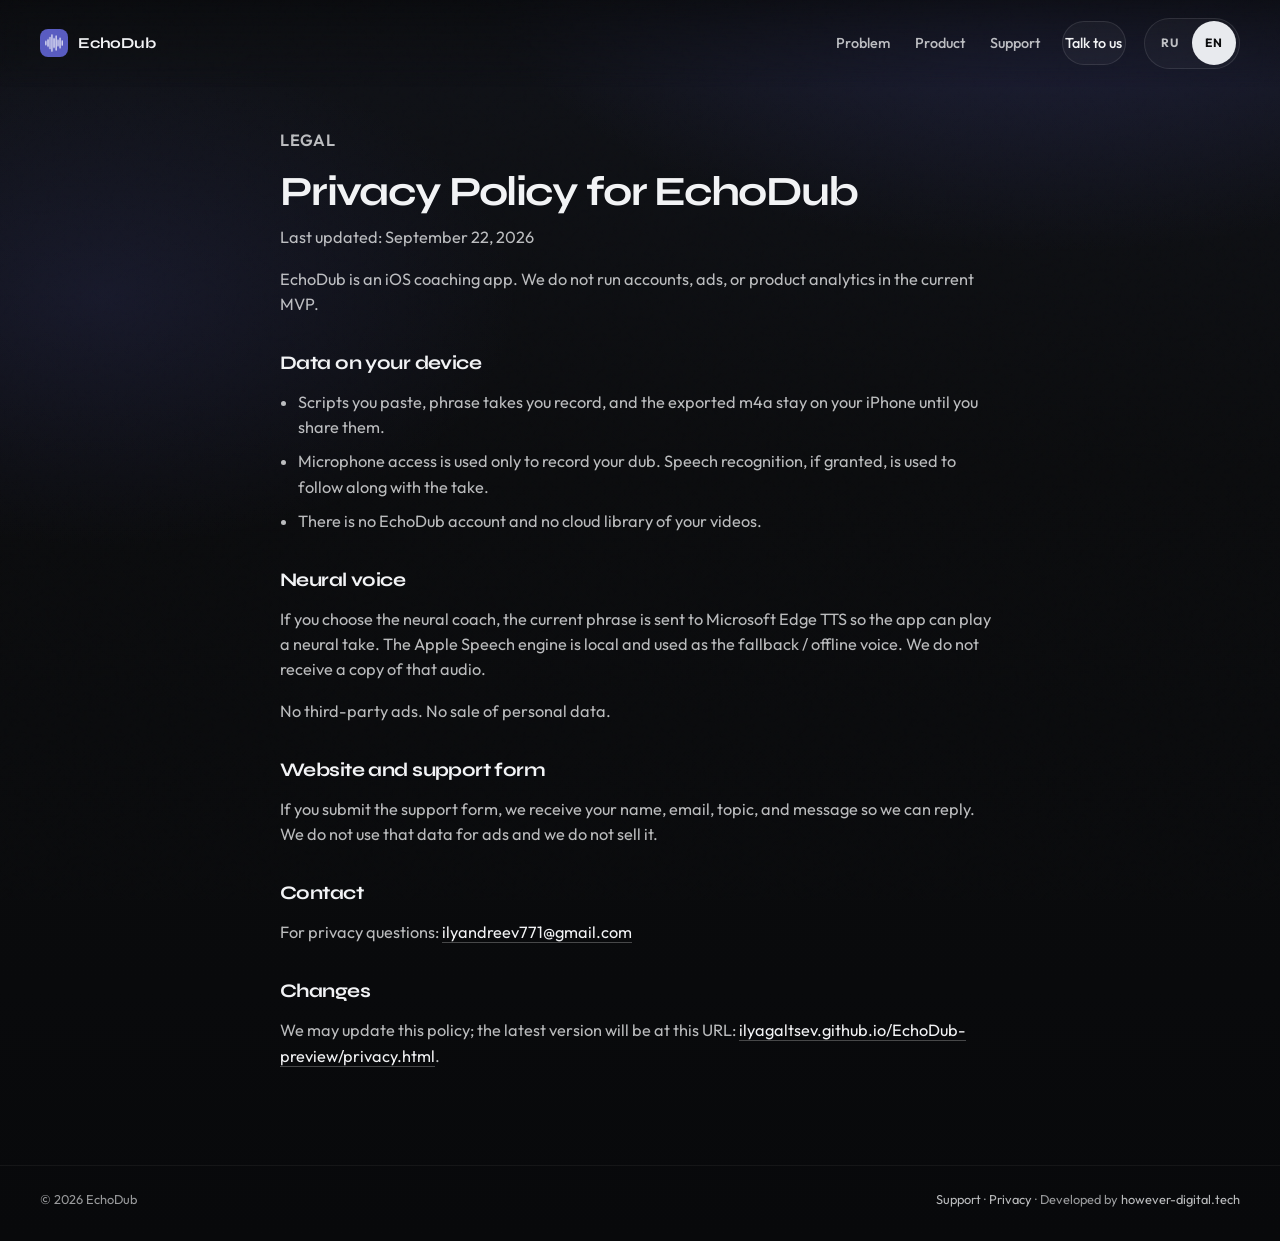
==== privacy.html @ b2bd5e0a "initial commit" ====
<!DOCTYPE html>
<html lang="ru">
  <head>
    <meta charset="utf-8" />
    <meta name="viewport" content="width=device-width, initial-scale=1" />
    <title>Конфиденциальность — EchoDub</title>
    <meta
      name="description"
      content="Политика конфиденциальности EchoDub. Записи остаются на iPhone, пока вы сами ими не поделитесь."
    />
    <link rel="icon" type="image/png" sizes="32x32" href="assets/favicon-32.png" />
    <link rel="icon" type="image/png" sizes="128x128" href="assets/favicon-128.png" />
    <link rel="apple-touch-icon" href="assets/apple-touch-icon.png" />
    <link rel="preconnect" href="https://fonts.googleapis.com" />
    <link rel="preconnect" href="https://fonts.gstatic.com" crossorigin />
    <link
      href="https://fonts.googleapis.com/css2?family=Outfit:wght@400;500;600&family=Syne:wght@600;700;800&display=swap"
      rel="stylesheet"
    />
    <link rel="stylesheet" href="styles.css?v=5" />
    <script>
      (function () {
        var saved = localStorage.getItem("echodub-lang");
        var lang =
          saved === "en" || saved === "ru"
            ? saved
            : (navigator.language || "").toLowerCase().indexOf("en") === 0
              ? "en"
              : "ru";
        document.documentElement.lang = lang;
        document.documentElement.dataset.lang = lang;
      })();
    </script>
  </head>
  <body class="page-legal">
    <a class="skip-link" href="#content" data-i18n="nav.skip">К содержанию</a>
    <div class="noise" aria-hidden="true"></div>

    <header class="site-header">
      <a class="brand-mark" href="index.html" aria-label="EchoDub" data-i18n-aria="nav.home">
        <img src="assets/favicon-128.png" alt="" width="28" height="28" />
        <span>EchoDub</span>
      </a>
      <div class="header-right">
        <nav class="nav">
          <a href="index.html#problem" data-i18n="nav.problem">Проблема</a>
          <a href="index.html#product" data-i18n="nav.product">Продукт</a>
          <a href="support.html" data-i18n="support.nav">Поддержка</a>
          <a class="nav-cta" href="index.html#invest" data-i18n="nav.cta">Написать</a>
        </nav>
        <div class="lang-switch" role="group" aria-label="Язык" data-i18n-aria="nav.lang">
          <button type="button" data-set-lang="ru">RU</button>
          <button type="button" data-set-lang="en">EN</button>
        </div>
      </div>
    </header>

    <main id="content" class="legal-main">
      <article class="legal-article">
        <p class="legal-eyebrow" data-i18n="privacy.eyebrow">Документы</p>
        <h1 data-i18n="privacy.h1">Политика конфиденциальности EchoDub</h1>
        <p class="legal-updated" data-i18n="privacy.updated">Обновлено: 22 сентября 2026</p>

        <p data-i18n="privacy.intro">
          EchoDub — iOS-приложение для дубля. В текущем MVP нет аккаунтов, рекламы и продуктовой аналитики.
        </p>

        <h2 data-i18n="privacy.h2.device">Данные на устройстве</h2>
        <ul>
          <li data-i18n="privacy.li1">
            Сценарии, которые вы вставляете, дубли, которые записываете, и экспортированный m4a остаются на iPhone, пока вы сами ими не поделитесь.
          </li>
          <li data-i18n="privacy.li2">
            Микрофон нужен только чтобы записать дубль. Распознавание речи, если вы его разрешите, помогает следить за фразой.
          </li>
          <li data-i18n="privacy.li3">Нет аккаунта EchoDub и нет облачной библиотеки ваших роликов.</li>
        </ul>

        <h2 data-i18n="privacy.h2.neural">Нейроголос</h2>
        <p data-i18n="privacy.neural">
          Если выбран нейродиктор, текущая фраза уходит в Microsoft Edge TTS, чтобы проиграть нейродубль. Apple Speech работает локально и включается как запасной / офлайн-голос. Копию этого аудио мы не получаем.
        </p>

        <p data-i18n="privacy.ads">Нет сторонней рекламы. Персональные данные не продаём.</p>

        <h2 data-i18n="privacy.h2.site">Сайт и форма поддержки</h2>
        <p data-i18n="privacy.site">
          Если вы отправляете заявку со страницы поддержки, мы получаем имя, почту, тему и текст
          сообщения, чтобы ответить. Эти данные не используем для рекламы и не продаём.
        </p>

        <h2 data-i18n="privacy.h2.contact">Контакты</h2>
        <p>
          <span data-i18n="privacy.contact">По вопросам конфиденциальности:</span>
          <a href="mailto:ilyandreev771@gmail.com">ilyandreev771@gmail.com</a>
        </p>

        <h2 data-i18n="privacy.h2.changes">Изменения</h2>
        <p>
          <span data-i18n="privacy.changes">Политику можем обновить; актуальная версия будет по этому адресу:</span>
          <a href="https://ilyagaltsev.github.io/EchoDub-preview/privacy.html"
            >ilyagaltsev.github.io/EchoDub-preview/privacy.html</a
          >.
        </p>
      </article>
    </main>

    <footer class="site-footer">
      <span>© 2026 EchoDub</span>
      <span
        ><a href="support.html" data-i18n="footer.support">Поддержка</a>
        ·
        <a href="privacy.html" data-i18n="footer.privacy">Конфиденциальность</a>
        ·
        <span data-i18n="footer.made">Сделано в</span>
        <a
          href="https://however-digital.tech"
          target="_blank"
          rel="noopener noreferrer"
          >however-digital.tech</a
        ></span
      >
    </footer>
    <script src="script.js?v=6"></script>
  </body>
</html>
---- styles.css ----
:root {
  --bg: #0b0c0e;
  --bg-elevated: #12141a;
  --ink: #f2f3f5;
  --muted: rgba(242, 243, 245, 0.76);
  --faint: rgba(242, 243, 245, 0.62);
  --line: rgba(255, 255, 255, 0.1);
  --accent: #e8eaee;
  --accent-ink: #0b0c0e;
  --indigo: #585bc1;
  --indigo-soft: #9ea3fa;
  --record: #e11d2e;
  --ios-bg: #f2f2f7;
  --ios-card: #ffffff;
  --ios-ink: #1c1c1e;
  --ios-muted: #6c6c70;
  --ios-blue: #585bc1;
  --ios-separator: rgba(60, 60, 67, 0.29);
  --font-display: "Syne", sans-serif;
  --font-body: "Outfit", sans-serif;
  --ease: cubic-bezier(0.22, 1, 0.36, 1);
  --focus: #9ea3fa;
}

*,
*::before,
*::after {
  box-sizing: border-box;
}

html {
  overflow-x: hidden;
}

@media (prefers-reduced-motion: no-preference) {
  html {
    scroll-behavior: smooth;
  }
}

body {
  margin: 0;
  min-height: 100vh;
  max-width: 100%;
  color: var(--ink);
  font-family: var(--font-body);
  font-weight: 400;
  line-height: 1.5;
  background:
    radial-gradient(1100px 640px at 82% -8%, rgba(88, 91, 193, 0.28), transparent 55%),
    radial-gradient(800px 480px at 8% 24%, rgba(88, 91, 193, 0.14), transparent 52%),
    linear-gradient(180deg, #101218 0%, var(--bg) 38%, #08090b 100%);
  overflow-x: hidden;
}

img {
  display: block;
  max-width: 100%;
}

a {
  color: inherit;
  text-decoration: none;
}

.skip-link {
  position: absolute;
  left: 1rem;
  top: 0;
  z-index: 80;
  transform: translateY(-120%);
  padding: 0.7rem 1rem;
  border-radius: 999px;
  background: var(--accent);
  color: var(--accent-ink);
  font-weight: 600;
}

.skip-link:focus {
  transform: translateY(0.85rem);
}

.visually-hidden {
  position: absolute;
  width: 1px;
  height: 1px;
  padding: 0;
  margin: -1px;
  overflow: hidden;
  clip: rect(0, 0, 0, 0);
  white-space: nowrap;
  border: 0;
}

:focus-visible {
  outline: 2px solid var(--focus);
  outline-offset: 3px;
}

.noise {
  pointer-events: none;
  position: fixed;
  inset: 0;
  z-index: 50;
  opacity: 0.035;
  background-image: url("data:image/svg+xml,%3Csvg viewBox='0 0 200 200' xmlns='http://www.w3.org/2000/svg'%3E%3Cfilter id='n'%3E%3CfeTurbulence type='fractalNoise' baseFrequency='0.85' numOctaves='4' stitchTiles='stitch'/%3E%3C/filter%3E%3Crect width='100%25' height='100%25' filter='url(%23n)'/%3E%3C/svg%3E");
  mix-blend-mode: overlay;
}

.site-header {
  position: fixed;
  top: 0;
  left: 0;
  right: 0;
  z-index: 40;
  display: flex;
  align-items: center;
  justify-content: space-between;
  padding: 1.1rem clamp(1.25rem, 4vw, 2.5rem);
  background: linear-gradient(180deg, rgba(8, 9, 11, 0.72), transparent);
  backdrop-filter: blur(10px);
}

.brand-mark {
  display: inline-flex;
  align-items: center;
  min-height: 44px;
  gap: 0.65rem;
  font-family: var(--font-display);
  font-weight: 700;
  font-size: 0.95rem;
  letter-spacing: -0.02em;
}

.brand-mark img {
  border-radius: 8px;
}

.header-right {
  display: flex;
  align-items: center;
  flex-wrap: nowrap;
  gap: 1.15rem;
}

.nav {
  display: flex;
  align-items: center;
  gap: 1.25rem;
}

.nav a {
  display: inline-flex;
  align-items: center;
  min-height: 44px;
  padding: 0 0.15rem;
  font-size: 0.9rem;
  font-weight: 500;
  color: var(--muted);
  transition: color 0.25s var(--ease);
}

.nav a:hover,
.nav a[aria-current="page"] {
  color: var(--ink);
}

.nav-cta {
  padding: 0 0.95rem;
  border: 1px solid var(--line);
  border-radius: 999px;
  color: var(--ink) !important;
  background: rgba(255, 255, 255, 0.04);
}

.lang-switch {
  display: inline-flex;
  padding: 0.18rem;
  border: 1px solid var(--line);
  border-radius: 999px;
  background: rgba(255, 255, 255, 0.03);
}

.lang-switch button {
  min-width: 44px;
  min-height: 44px;
  padding: 0 0.55rem;
  border: 0;
  border-radius: 999px;
  background: transparent;
  color: var(--muted);
  font: inherit;
  font-size: 0.75rem;
  font-weight: 700;
  letter-spacing: 0.06em;
  cursor: pointer;
}

.lang-switch button[aria-pressed="true"] {
  background: var(--accent);
  color: var(--accent-ink);
}

.lang-switch button:active,
.btn:active,
.ios-cta:active,
.mic:active {
  opacity: 0.82;
}

.hero {
  position: relative;
  width: min(1400px, 100%);
  min-width: 0;
  min-height: 100svh;
  display: grid;
  grid-template-columns: minmax(0, 1fr) auto;
  align-items: center;
  gap: clamp(2.5rem, 6vw, 5.5rem);
  margin-inline: auto;
  padding: clamp(6.5rem, 12vh, 8rem) clamp(1.5rem, 5vw, 4rem) clamp(3rem, 8vh, 5rem);
}

.hero-copy {
  width: auto;
  max-width: 46rem;
  min-width: 0;
  animation: rise 0.9s var(--ease) both;
}

.eyebrow {
  margin: 0 0 0.85rem;
  font-size: 0.78rem;
  font-weight: 600;
  letter-spacing: 0.12em;
  text-transform: uppercase;
  color: var(--indigo-soft);
}

.brand-hero {
  margin: 0 0 0.85rem;
  font-family: var(--font-display);
  font-weight: 800;
  font-size: clamp(2.6rem, 6vw, 4.1rem);
  letter-spacing: -0.05em;
  line-height: 0.95;
}

.hero h1 {
  margin: 0 0 1rem;
  max-width: 18ch;
  font-family: var(--font-display);
  font-weight: 700;
  font-size: clamp(1.7rem, 3.6vw, 2.85rem);
  letter-spacing: -0.04em;
  line-height: 1.12;
}

.lede {
  margin: 0 0 1.75rem;
  max-width: 38rem;
  color: var(--muted);
  font-size: clamp(1.08rem, 1.8vw, 1.28rem);
}

.cta-row {
  display: flex;
  flex-wrap: wrap;
  gap: 0.75rem;
  margin-bottom: 1rem;
}

.btn {
  display: inline-flex;
  align-items: center;
  justify-content: center;
  min-height: 44px;
  padding: 0.7rem 1.25rem;
  border-radius: 999px;
  font-weight: 600;
  font-size: 0.95rem;
  letter-spacing: -0.01em;
  transition:
    transform 0.3s var(--ease),
    background 0.3s var(--ease),
    border-color 0.3s var(--ease),
    box-shadow 0.3s var(--ease),
    opacity 0.15s var(--ease);
}

.btn-primary {
  background: var(--accent);
  color: var(--accent-ink);
  box-shadow: 0 10px 40px rgba(0, 0, 0, 0.35);
}

.btn-primary:hover {
  transform: translateY(-2px);
  box-shadow: 0 16px 48px rgba(0, 0, 0, 0.45);
}

.btn-ghost {
  border: 1px solid var(--line);
  background: rgba(255, 255, 255, 0.03);
  color: var(--ink);
}

.btn-ghost:hover {
  border-color: rgba(255, 255, 255, 0.28);
  background: rgba(255, 255, 255, 0.06);
}

.btn-lg {
  min-height: 3.2rem;
  padding-inline: 1.5rem;
  font-size: 1.02rem;
}

.meta {
  margin: 0;
  color: var(--faint);
  font-size: 0.82rem;
  font-weight: 500;
}

.hero-stage {
  display: flex;
  justify-content: center;
  min-width: 0;
  animation: rise 1s var(--ease) 0.12s both;
}

.phone {
  width: 280px;
  margin: 0;
  scroll-margin-top: 5.5rem;
}

.phone-screen {
  position: relative;
  aspect-ratio: 540 / 1174;
  border-radius: 28px;
  overflow: hidden;
  background: #000;
  box-shadow: 0 28px 70px rgba(0, 0, 0, 0.42);
}

.demo-video {
  position: absolute;
  inset: 0;
  display: block;
  width: 100%;
  height: 100%;
  object-fit: cover;
}

.video-bar {
  position: absolute;
  left: 0;
  right: 0;
  bottom: 0;
  z-index: 2;
  display: flex;
  gap: 0.5rem;
  padding: 0.75rem 0.75rem 1.1rem;
  background: linear-gradient(180deg, transparent, rgba(8, 9, 11, 0.72));
}

.video-btn {
  min-height: 44px;
  padding: 0 0.95rem;
  border: 0;
  border-radius: 999px;
  background: rgba(255, 255, 255, 0.92);
  color: var(--accent-ink);
  font: inherit;
  font-size: 0.82rem;
  font-weight: 650;
  cursor: pointer;
}

.video-btn:active {
  opacity: 0.82;
}

.video-btn[aria-pressed="true"] {
  background: var(--accent);
}

.status-bar {
  position: absolute;
  top: 0;
  left: 0;
  right: 0;
  z-index: 3;
  display: flex;
  justify-content: space-between;
  align-items: flex-end;
  height: 36px;
  margin: 0;
  padding: 0 22px 7px;
  color: var(--ios-ink);
  font-size: 12px;
  font-weight: 600;
  letter-spacing: -0.02em;
}

.status-icons {
  display: flex;
  gap: 5px;
  align-items: center;
  color: inherit;
}

.status-icons svg {
  display: block;
}

.ios-screen {
  position: absolute;
  inset: 0;
  display: flex;
  flex-direction: column;
  opacity: 0;
  pointer-events: none;
  transform: translateX(12px);
  transition:
    opacity 0.35s var(--ease),
    transform 0.35s var(--ease);
}

.ios-screen.is-active {
  opacity: 1;
  pointer-events: auto;
  transform: none;
}

.ios-nav {
  padding: 40px 16px 6px 20px;
}

.ios-nav h2 {
  margin: 0;
  font-size: 28px;
  font-weight: 700;
  letter-spacing: -0.03em;
  line-height: 1.15;
}

.ios-nav-inline {
  display: grid;
  grid-template-columns: 1fr auto 1fr;
  align-items: center;
  padding: 40px 8px 10px;
}

.ios-nav-inline h2 {
  font-size: 16px;
  font-weight: 600;
  text-align: center;
  letter-spacing: -0.02em;
}

.ios-back {
  display: inline-flex;
  align-items: center;
  min-height: 28px;
  color: var(--ios-blue);
  font-size: 15px;
  font-weight: 400;
}

.ios-chevron {
  display: inline-block;
  width: 9px;
  height: 9px;
  margin-right: 4px;
  border-left: 2.2px solid currentColor;
  border-bottom: 2.2px solid currentColor;
  transform: rotate(45deg) translateY(-1px);
}

.ios-scroll {
  flex: 1;
  overflow: hidden;
  padding-bottom: 8px;
}

.ios-section {
  margin: 16px 20px 6px;
  font-size: 13px;
  font-weight: 400;
  letter-spacing: -0.01em;
  color: var(--ios-muted);
}

.ios-card {
  margin: 0 16px;
  padding: 12px 16px;
  background: var(--ios-card);
  border-radius: 10px;
  box-shadow: 0 0 0 0.5px rgba(0, 0, 0, 0.04);
}

.ios-script {
  min-height: 132px;
  font-size: 15px;
  line-height: 1.4;
  color: var(--ios-ink);
}

.ios-foot {
  margin: 8px 20px 4px;
  font-size: 13px;
  line-height: 1.35;
  color: var(--ios-muted);
}

.ios-rows {
  padding: 4px 0;
}

.ios-row {
  display: flex;
  align-items: center;
  justify-content: space-between;
  gap: 8px;
  min-height: 44px;
  padding: 10px 16px;
  font-size: 15px;
  border-top: 0.5px solid var(--ios-separator);
}

.ios-row:first-child {
  border-top: 0;
}

.ios-row-cta {
  justify-content: center;
  color: var(--ios-blue);
  font-weight: 600;
}

.ios-row-chevron {
  flex: none;
  margin: 0 0 0 2px;
  color: #c7c7cc;
  transform: rotate(-135deg) translateY(-1px);
}

.ios-muted {
  color: var(--ios-muted);
  margin-left: auto;
}

.ios-seg {
  display: grid;
  grid-template-columns: 1fr 1fr;
  gap: 0;
  margin: 8px 12px;
  padding: 2px;
  background: rgba(118, 118, 128, 0.12);
  border-radius: 9px;
}

.ios-seg span {
  min-height: 28px;
  display: flex;
  align-items: center;
  justify-content: center;
  padding: 4px 6px;
  text-align: center;
  font-size: 13px;
  font-weight: 500;
  color: var(--ios-ink);
  border-radius: 7px;
}

.ios-seg .is-on {
  background: #fff;
  color: var(--ios-ink);
  box-shadow: 0 1px 4px rgba(0, 0, 0, 0.12);
}

.ios-dock {
  padding: 10px 20px 24px;
  background: rgba(242, 242, 247, 0.92);
  border-top: 0.5px solid var(--ios-separator);
}

.ios-cta {
  width: 100%;
  min-height: 44px;
  border: 0;
  border-radius: 12px;
  background: var(--ios-blue);
  color: #fff;
  font: inherit;
  font-size: 15px;
  font-weight: 600;
}

.coach-body {
  flex: 1;
  display: flex;
  flex-direction: column;
  align-items: center;
  padding: 4px 18px 0;
}

.coach-progress {
  width: 100%;
}

.coach-progress-row {
  display: flex;
  justify-content: space-between;
  margin-bottom: 6px;
  font-size: 13px;
  font-weight: 650;
}

.bar {
  height: 4px;
  overflow: hidden;
  background: rgba(88, 91, 193, 0.18);
  border-radius: 99px;
}

.bar i {
  display: block;
  height: 100%;
  width: 40%;
  background: var(--ios-blue);
  border-radius: inherit;
  transition: width 0.45s var(--ease);
}

.phrase {
  margin: auto 0 0;
  max-width: 22ch;
  text-align: center;
  font-family: "Iowan Old Style", "Palatino Linotype", Palatino, Georgia, serif;
  font-size: 18px;
  font-weight: 650;
  line-height: 1.35;
  letter-spacing: -0.02em;
}

.phrase span {
  color: rgba(60, 60, 67, 0.38);
  font-weight: 400;
  transition: color 0.12s linear, background-color 0.12s linear;
}

.phrase span.is-spoken,
.phrase span.is-current {
  color: var(--ios-blue);
  font-weight: 700;
}

.phrase span.is-current {
  background: rgba(88, 91, 193, 0.16);
  border-radius: 4px;
}

.phrase.is-plain span {
  color: var(--ios-ink);
  background: none;
}

.phase {
  display: inline-flex;
  align-items: center;
  gap: 6px;
  margin: 18px 0 0;
  font-size: 14px;
  font-weight: 650;
  color: var(--ios-muted);
}

.phase.is-record {
  color: var(--record);
}

.phase-dot {
  width: 8px;
  height: 8px;
  border-radius: 50%;
  background: currentColor;
}

.phase.is-listen .phase-dot,
.phase.is-record .phase-dot {
  animation: pulse 1s ease-in-out infinite;
}

.coach-note {
  margin: 8px 0 0;
  min-height: 16px;
  font-size: 13px;
  color: var(--ios-muted);
}

.coach-dock {
  min-height: 148px;
  display: flex;
  flex-direction: column;
  align-items: center;
  justify-content: center;
  gap: 8px;
}

.mic {
  width: 64px;
  height: 64px;
  border: 0;
  border-radius: 50%;
  background: var(--ios-blue);
  box-shadow: 0 8px 20px rgba(88, 91, 193, 0.35);
}

.mic.is-record {
  background: var(--record);
  box-shadow: 0 8px 20px rgba(225, 29, 46, 0.35);
}

.mic-label {
  margin: 0;
  font-size: 13px;
  font-weight: 650;
}

.ghost-link {
  margin: 0;
  min-height: 28px;
  display: inline-flex;
  align-items: center;
  font-size: 15px;
  color: var(--ios-blue);
}

.review-actions {
  display: grid;
  grid-template-columns: 1fr 1fr 1fr;
  gap: 8px;
  width: 100%;
}

.review-actions span {
  display: flex;
  flex-direction: column;
  align-items: center;
  justify-content: center;
  gap: 4px;
  min-height: 44px;
  padding: 8px 4px;
  border: 0.5px solid var(--ios-separator);
  border-radius: 10px;
  font-size: 11px;
  font-weight: 500;
  color: var(--ios-blue);
}

.ios-done .done-count {
  margin: 4px 0 0;
  font-size: 32px;
  font-weight: 750;
  letter-spacing: -0.04em;
}

.ios-done .done-sub {
  margin: 0 0 12px;
  color: var(--ios-muted);
  font-size: 15px;
}

.demo-hint {
  margin: 0.9rem 0 0;
  text-align: center;
  color: var(--faint);
  font-size: 0.82rem;
}

.ios-done .ios-foot {
  margin: 10px 0 0;
}

.section-intro {
  width: min(860px, 100%);
  margin: 0 auto 2.75rem;
  text-align: center;
  padding-inline: 1.25rem;
}

.section-intro h2,
.invest h2,
.status h2 {
  margin: 0 0 0.75rem;
  font-family: var(--font-display);
  font-weight: 700;
  font-size: clamp(1.8rem, 4vw, 2.75rem);
  letter-spacing: -0.04em;
  line-height: 1.1;
}

.section-intro p,
.invest p,
.status p {
  margin: 0 auto;
  max-width: 46rem;
  color: var(--muted);
  font-size: 1.08rem;
}

.how,
.problem,
.product,
.compare,
.status,
.invest {
  padding: clamp(4.5rem, 12vh, 7.5rem) 0;
  scroll-margin-top: 4.5rem;
}

.steps {
  display: grid;
  grid-template-columns: repeat(4, minmax(0, 1fr));
  gap: 1.25rem;
  width: min(1240px, calc(100% - 2.5rem));
  margin: 0 auto;
  padding: 0;
  list-style: none;
}

.steps li,
.split-list li,
.feature-list li {
  padding: 1.4rem 1.35rem 1.5rem;
  border: 1px solid var(--line);
  border-radius: 22px;
  background: rgba(255, 255, 255, 0.03);
}

.steps span {
  display: block;
  margin-bottom: 1.1rem;
  color: var(--indigo-soft);
  font-family: var(--font-display);
  font-size: 0.85rem;
  font-weight: 700;
  letter-spacing: 0.08em;
}

.steps h3,
.split-list h3,
.feature-list h3 {
  margin: 0 0 0.55rem;
  font-family: var(--font-display);
  font-weight: 700;
  font-size: 1.2rem;
  letter-spacing: -0.03em;
}

.steps p,
.split-list p,
.feature-list p {
  margin: 0;
  color: var(--muted);
  font-size: 0.95rem;
}

.split-list {
  display: grid;
  grid-template-columns: repeat(2, minmax(0, 1fr));
  gap: 1rem;
  width: min(1240px, calc(100% - 2.5rem));
  margin: 0 auto;
  padding: 0;
  list-style: none;
}

.feature-list {
  display: grid;
  grid-template-columns: repeat(3, minmax(0, 1fr));
  gap: 1rem;
  width: min(1240px, calc(100% - 2.5rem));
  margin: 0 auto;
  padding: 0;
  list-style: none;
}

.table-wrap {
  width: min(1240px, calc(100% - 2.5rem));
  margin: 0 auto;
  overflow-x: auto;
  border: 1px solid var(--line);
  border-radius: 22px;
  background: rgba(255, 255, 255, 0.03);
}

table {
  width: 100%;
  border-collapse: collapse;
  font-size: 0.92rem;
}

th,
td {
  padding: 0.95rem 1.1rem;
  text-align: left;
  border-bottom: 1px solid var(--line);
  white-space: nowrap;
}

thead th {
  color: var(--faint);
  font-weight: 600;
}

tbody th {
  color: var(--muted);
  font-weight: 500;
}

td:nth-child(2) {
  color: var(--indigo-soft);
  font-weight: 600;
}

tr:last-child th,
tr:last-child td {
  border-bottom: 0;
}

.status-grid {
  display: grid;
  grid-template-columns: 1.1fr 0.9fr;
  gap: 2.5rem;
  align-items: start;
  width: min(1240px, calc(100% - 2.5rem));
  margin: 0 auto;
}

.status .eyebrow {
  margin-bottom: 0.7rem;
}

.status h2,
.status p {
  text-align: left;
  margin-left: 0;
}

.built {
  margin: 0.4rem 0 0;
  padding: 0;
  list-style: none;
}

.built li {
  position: relative;
  padding: 0.7rem 0 0.7rem 1.4rem;
  border-bottom: 1px solid var(--line);
  color: var(--muted);
}

.built li::before {
  content: "";
  position: absolute;
  left: 0;
  top: 1.05rem;
  width: 7px;
  height: 7px;
  border-radius: 50%;
  background: var(--indigo-soft);
}

.invest-inner {
  width: min(760px, calc(100% - 2.5rem));
  margin: 0 auto;
  text-align: center;
}

.download-icon {
  width: 88px;
  height: 88px;
  margin: 0 auto 1.25rem;
  border-radius: 22px;
}

.invest p {
  margin-bottom: 1.5rem;
}

.page-legal .legal-main,
.page-support .support-main {
  width: min(720px, calc(100% - 2.5rem));
  margin: 0 auto;
  padding: 8rem 0 5rem;
}

.support-toast {
  margin: 0 0 1.5rem;
  padding: 0.9rem 1.1rem;
  border-radius: 14px;
  background: rgba(120, 190, 140, 0.12);
  border: 1px solid rgba(160, 220, 180, 0.25);
  color: #d8f0e0;
  font-size: 0.95rem;
}

.support-form {
  position: relative;
  display: flex;
  flex-direction: column;
  gap: 1rem;
  margin-top: 2rem;
  padding: 1.35rem;
  border-radius: 22px;
  background: rgba(255, 255, 255, 0.03);
  border: 1px solid var(--line);
}

.support-honey {
  position: absolute;
  left: -9999px;
  opacity: 0;
  height: 0;
  width: 0;
}

.support-form label {
  display: flex;
  flex-direction: column;
  gap: 0.4rem;
  font-size: 0.86rem;
  font-weight: 500;
  color: var(--muted);
}

.support-form input,
.support-form select,
.support-form textarea {
  width: 100%;
  min-height: 44px;
  border: 1px solid var(--line);
  border-radius: 12px;
  background: rgba(0, 0, 0, 0.35);
  color: var(--ink);
  font: inherit;
  font-size: 0.98rem;
  padding: 0.75rem 0.9rem;
}

.support-form textarea {
  resize: vertical;
  min-height: 8rem;
}

.support-form select {
  appearance: none;
  background-image: linear-gradient(45deg, transparent 50%, rgba(255, 255, 255, 0.45) 50%),
    linear-gradient(135deg, rgba(255, 255, 255, 0.45) 50%, transparent 50%);
  background-position: calc(100% - 18px) calc(50% - 2px), calc(100% - 12px) calc(50% - 2px);
  background-size: 6px 6px, 6px 6px;
  background-repeat: no-repeat;
}

.support-form .btn {
  align-self: flex-start;
  margin-top: 0.25rem;
}

.support-form-meta {
  margin: 0.25rem 0 0;
  font-size: 0.82rem;
  color: var(--faint);
}

.support-form-meta a {
  color: var(--ink);
  border-bottom: 1px solid rgba(255, 255, 255, 0.25);
}

.legal-eyebrow,
.support-eyebrow {
  margin: 0 0 0.6rem;
  font-size: 0.85rem;
  font-weight: 600;
  letter-spacing: 0.04em;
  text-transform: uppercase;
  color: var(--faint);
}

.legal-article h1,
.support-intro h1 {
  margin: 0 0 0.65rem;
  font-family: var(--font-display);
  font-weight: 700;
  font-size: clamp(1.9rem, 4.5vw, 2.6rem);
  letter-spacing: -0.04em;
  line-height: 1.1;
}

.legal-updated {
  margin: 0 0 1.75rem;
  color: var(--faint);
  font-size: 0.9rem;
}

.legal-article h2 {
  margin: 2rem 0 0.75rem;
  font-family: var(--font-display);
  font-size: 1.2rem;
  font-weight: 700;
  letter-spacing: -0.03em;
}

.legal-article p,
.support-intro p,
.legal-article ul {
  margin: 0 0 1rem;
  color: var(--muted);
  font-size: 1.02rem;
  line-height: 1.55;
}

.legal-article ul {
  padding-left: 1.15rem;
}

.legal-article li {
  margin-bottom: 0.55rem;
}

.legal-article a,
.support-intro a {
  color: var(--ink);
  border-bottom: 1px solid rgba(255, 255, 255, 0.25);
}

.support-card {
  margin-top: 2rem;
  padding: 1.4rem 1.5rem;
  border: 1px solid var(--line);
  border-radius: 22px;
  background: rgba(255, 255, 255, 0.03);
}

.support-card h2 {
  margin: 0 0 0.5rem;
  font-family: var(--font-display);
  font-size: 1.2rem;
}

.support-card p {
  margin: 0;
  color: var(--muted);
}

.site-footer {
  display: flex;
  justify-content: space-between;
  gap: 1rem;
  padding: 1.5rem clamp(1.25rem, 4vw, 2.5rem) 2rem;
  color: var(--faint);
  font-size: 0.8rem;
  border-top: 1px solid rgba(255, 255, 255, 0.05);
}

.site-footer a {
  color: var(--muted);
  border-bottom: 1px solid transparent;
  transition: color 0.25s var(--ease), border-color 0.25s var(--ease);
}

.site-footer a:hover {
  color: var(--ink);
  border-bottom-color: rgba(255, 255, 255, 0.35);
}

@keyframes rise {
  from {
    opacity: 0;
    transform: translateY(18px);
  }
  to {
    opacity: 1;
    transform: none;
  }
}

@keyframes pulse {
  0%,
  100% {
    opacity: 0.35;
    transform: scale(0.9);
  }
  50% {
    opacity: 1;
    transform: scale(1.15);
  }
}

@media (prefers-reduced-motion: reduce) {
  *,
  *::before,
  *::after {
    animation: none !important;
    transition: none !important;
  }

  .ios-screen {
    transform: none;
  }
}

@media (max-width: 980px) {
  .hero {
    grid-template-columns: minmax(0, 1fr);
    justify-items: center;
    text-align: center;
    padding-top: 6.5rem;
  }

  .hero-copy {
    width: min(44rem, 100%);
    min-width: 0;
  }

  .hero h1,
  .lede {
    margin-inline: auto;
  }

  .cta-row {
    justify-content: center;
  }

  .steps,
  .status-grid {
    grid-template-columns: 1fr 1fr;
  }

  .feature-list {
    grid-template-columns: 1fr;
  }

  .status h2,
  .status p {
    text-align: center;
  }
}

@media (max-width: 800px) {
  .nav a:not(.nav-cta) {
    display: none;
  }

  .brand-hero {
    font-size: clamp(2.1rem, 12vw, 2.7rem);
  }

  .hero h1 {
    max-width: 16ch;
    font-size: clamp(1.5rem, 7.4vw, 2rem);
  }

  .lede {
    max-width: 36rem;
    font-size: 1.05rem;
  }

  .phone {
    width: 280px;
  }

  .cta-row {
    flex-direction: column;
    align-items: stretch;
    width: 100%;
    max-width: 18rem;
    margin-inline: auto;
  }

  .cta-row .btn {
    flex: none;
    width: 100%;
  }

  .split-list,
  .feature-list,
  .steps,
  .status-grid {
    grid-template-columns: 1fr;
  }

  .site-footer {
    flex-direction: column;
    text-align: center;
  }
}
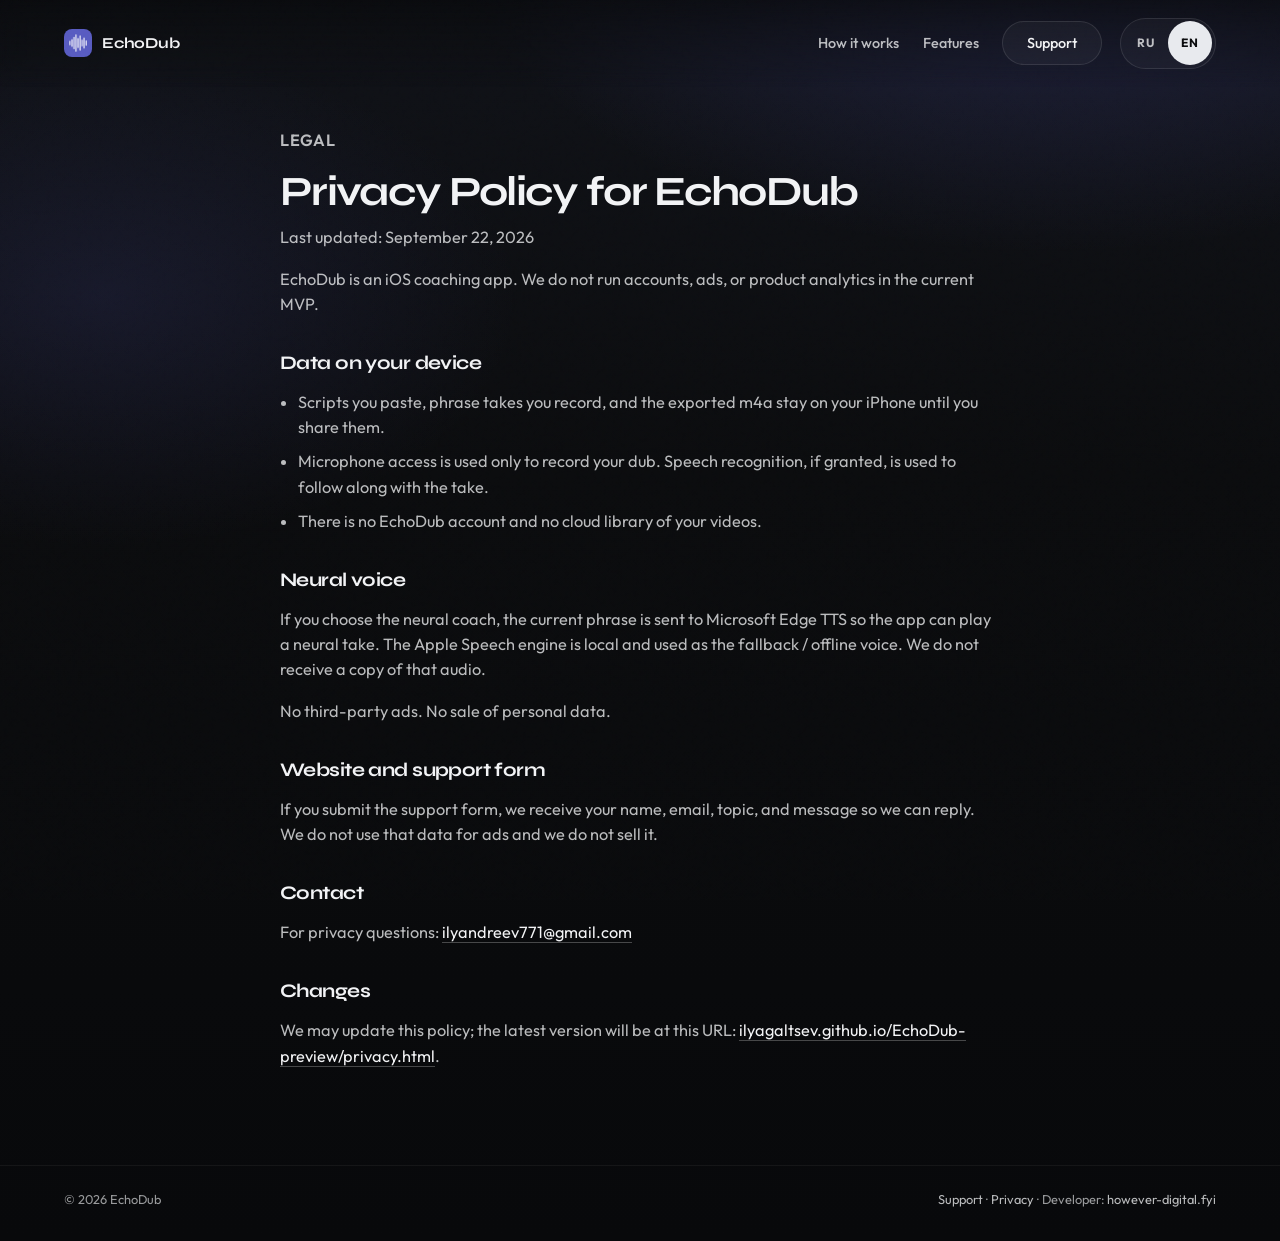
==== commit 72077d4f: "feat: update landing" ====
--- a/privacy.html
+++ b/privacy.html
@@ -17,7 +17,7 @@
       href="https://fonts.googleapis.com/css2?family=Outfit:wght@400;500;600&family=Syne:wght@600;700;800&display=swap"
       rel="stylesheet"
     />
-    <link rel="stylesheet" href="styles.css?v=5" />
+    <link rel="stylesheet" href="styles.css?v=15" />
     <script>
       (function () {
         var saved = localStorage.getItem("echodub-lang");
@@ -43,10 +43,9 @@
       </a>
       <div class="header-right">
         <nav class="nav">
-          <a href="index.html#problem" data-i18n="nav.problem">Проблема</a>
-          <a href="index.html#product" data-i18n="nav.product">Продукт</a>
-          <a href="support.html" data-i18n="support.nav">Поддержка</a>
-          <a class="nav-cta" href="index.html#invest" data-i18n="nav.cta">Написать</a>
+          <a href="index.html#how" data-i18n="nav.how">Как это работает</a>
+          <a href="index.html#features" data-i18n="nav.features">Возможности</a>
+          <a class="nav-cta" href="support.html" data-i18n="nav.cta">Поддержка</a>
         </nav>
         <div class="lang-switch" role="group" aria-label="Язык" data-i18n-aria="nav.lang">
           <button type="button" data-set-lang="ru">RU</button>
@@ -112,15 +111,15 @@
         ·
         <a href="privacy.html" data-i18n="footer.privacy">Конфиденциальность</a>
         ·
-        <span data-i18n="footer.made">Сделано в</span>
+        <span data-i18n="footer.made">Разработчик:</span>
         <a
-          href="https://however-digital.tech"
+          href="https://however-digital.fyi"
           target="_blank"
           rel="noopener noreferrer"
-          >however-digital.tech</a
+          >however-digital.fyi</a
         ></span
       >
     </footer>
-    <script src="script.js?v=6"></script>
+    <script src="script.js?v=14"></script>
   </body>
 </html>
--- a/styles.css
+++ b/styles.css
@@ -20,6 +20,9 @@
   --font-body: "Outfit", sans-serif;
   --ease: cubic-bezier(0.22, 1, 0.36, 1);
   --focus: #9ea3fa;
+  --page: 1400px;
+  --page-gutter: clamp(1.5rem, 5vw, 4rem);
+  --page-inline: calc((100% - min(var(--page), 100%)) / 2 + var(--page-gutter));
 }
 
 *,
@@ -116,7 +119,7 @@
   display: flex;
   align-items: center;
   justify-content: space-between;
-  padding: 1.1rem clamp(1.25rem, 4vw, 2.5rem);
+  padding: 1.1rem var(--page-inline);
   background: linear-gradient(180deg, rgba(8, 9, 11, 0.72), transparent);
   backdrop-filter: blur(10px);
 }
@@ -165,11 +168,11 @@
   color: var(--ink);
 }
 
-.nav-cta {
-  padding: 0 0.95rem;
+.nav a.nav-cta {
+  padding: 0 1.5rem;
   border: 1px solid var(--line);
   border-radius: 999px;
-  color: var(--ink) !important;
+  color: var(--ink);
   background: rgba(255, 255, 255, 0.04);
 }
 
@@ -202,7 +205,7 @@
 }
 
 .lang-switch button:active,
-.btn:active,
+.btn:active:not(:disabled),
 .ios-cta:active,
 .mic:active {
   opacity: 0.82;
@@ -210,7 +213,7 @@
 
 .hero {
   position: relative;
-  width: min(1400px, 100%);
+  width: min(var(--page), 100%);
   min-width: 0;
   min-height: 100svh;
   display: grid;
@@ -218,7 +221,7 @@
   align-items: center;
   gap: clamp(2.5rem, 6vw, 5.5rem);
   margin-inline: auto;
-  padding: clamp(6.5rem, 12vh, 8rem) clamp(1.5rem, 5vw, 4rem) clamp(3rem, 8vh, 5rem);
+  padding: clamp(6.5rem, 12vh, 8rem) var(--page-gutter) clamp(3rem, 8vh, 5rem);
 }
 
 .hero-copy {
@@ -316,6 +319,54 @@
   font-size: 1.02rem;
 }
 
+.btn-store {
+  gap: 0.65rem;
+  min-width: 11.5rem;
+  min-height: 3.2rem;
+  margin-top: 1.5rem;
+  padding: 0.55rem 1.35rem 0.55rem 1.15rem;
+  background: #f4f4f5;
+  color: #111;
+  box-shadow: none;
+}
+
+.btn-store-mark {
+  flex-shrink: 0;
+}
+
+.btn-store-copy {
+  display: flex;
+  flex-direction: column;
+  align-items: flex-start;
+  line-height: 1.05;
+}
+
+.btn-store-copy span:first-child {
+  font-size: 0.68rem;
+  font-weight: 600;
+  letter-spacing: 0.02em;
+  color: #444;
+}
+
+.btn-store-copy span:last-child {
+  font-family: var(--font-display);
+  font-size: 1.15rem;
+  font-weight: 700;
+  letter-spacing: -0.03em;
+}
+
+.btn-store:disabled {
+  cursor: not-allowed;
+  opacity: 0.72;
+  transform: none;
+  box-shadow: none;
+}
+
+.btn:disabled:hover {
+  transform: none;
+  box-shadow: none;
+}
+
 .meta {
   margin: 0;
   color: var(--faint);
@@ -361,30 +412,41 @@
   bottom: 0;
   z-index: 2;
   display: flex;
-  gap: 0.5rem;
   padding: 0.75rem 0.75rem 1.1rem;
-  background: linear-gradient(180deg, transparent, rgba(8, 9, 11, 0.72));
+  background: linear-gradient(180deg, transparent, rgba(8, 9, 11, 0.55));
 }
 
 .video-btn {
+  display: inline-flex;
+  align-items: center;
+  justify-content: center;
+  width: 44px;
+  min-width: 44px;
   min-height: 44px;
-  padding: 0 0.95rem;
+  padding: 0;
   border: 0;
   border-radius: 999px;
   background: rgba(255, 255, 255, 0.92);
   color: var(--accent-ink);
-  font: inherit;
-  font-size: 0.82rem;
-  font-weight: 650;
   cursor: pointer;
+}
+
+.video-btn svg {
+  width: 22px;
+  height: 22px;
+}
+
+.video-btn .icon-sound-on,
+.video-btn[aria-pressed="true"] .icon-sound-off {
+  display: none;
+}
+
+.video-btn[aria-pressed="true"] .icon-sound-on {
+  display: block;
 }
 
 .video-btn:active {
   opacity: 0.82;
-}
-
-.video-btn[aria-pressed="true"] {
-  background: var(--accent);
 }
 
 .status-bar {
@@ -794,8 +856,7 @@
 }
 
 .section-intro h2,
-.invest h2,
-.status h2 {
+.get h2 {
   margin: 0 0 0.75rem;
   font-family: var(--font-display);
   font-weight: 700;
@@ -805,8 +866,7 @@
 }
 
 .section-intro p,
-.invest p,
-.status p {
+.get p {
   margin: 0 auto;
   max-width: 46rem;
   color: var(--muted);
@@ -816,9 +876,7 @@
 .how,
 .problem,
 .product,
-.compare,
-.status,
-.invest {
+.get {
   padding: clamp(4.5rem, 12vh, 7.5rem) 0;
   scroll-margin-top: 4.5rem;
 }
@@ -976,7 +1034,7 @@
   background: var(--indigo-soft);
 }
 
-.invest-inner {
+.get-inner {
   width: min(760px, calc(100% - 2.5rem));
   margin: 0 auto;
   text-align: center;
@@ -989,8 +1047,8 @@
   border-radius: 22px;
 }
 
-.invest p {
-  margin-bottom: 1.5rem;
+.get p {
+  margin-bottom: 0;
 }
 
 .page-legal .legal-main,
@@ -1163,7 +1221,7 @@
   display: flex;
   justify-content: space-between;
   gap: 1rem;
-  padding: 1.5rem clamp(1.25rem, 4vw, 2.5rem) 2rem;
+  padding: 1.5rem var(--page-inline) 2rem;
   color: var(--faint);
   font-size: 0.8rem;
   border-top: 1px solid rgba(255, 255, 255, 0.05);
@@ -1244,7 +1302,7 @@
   }
 
   .feature-list {
-    grid-template-columns: 1fr;
+    grid-template-columns: 1fr 1fr;
   }
 
   .status h2,
